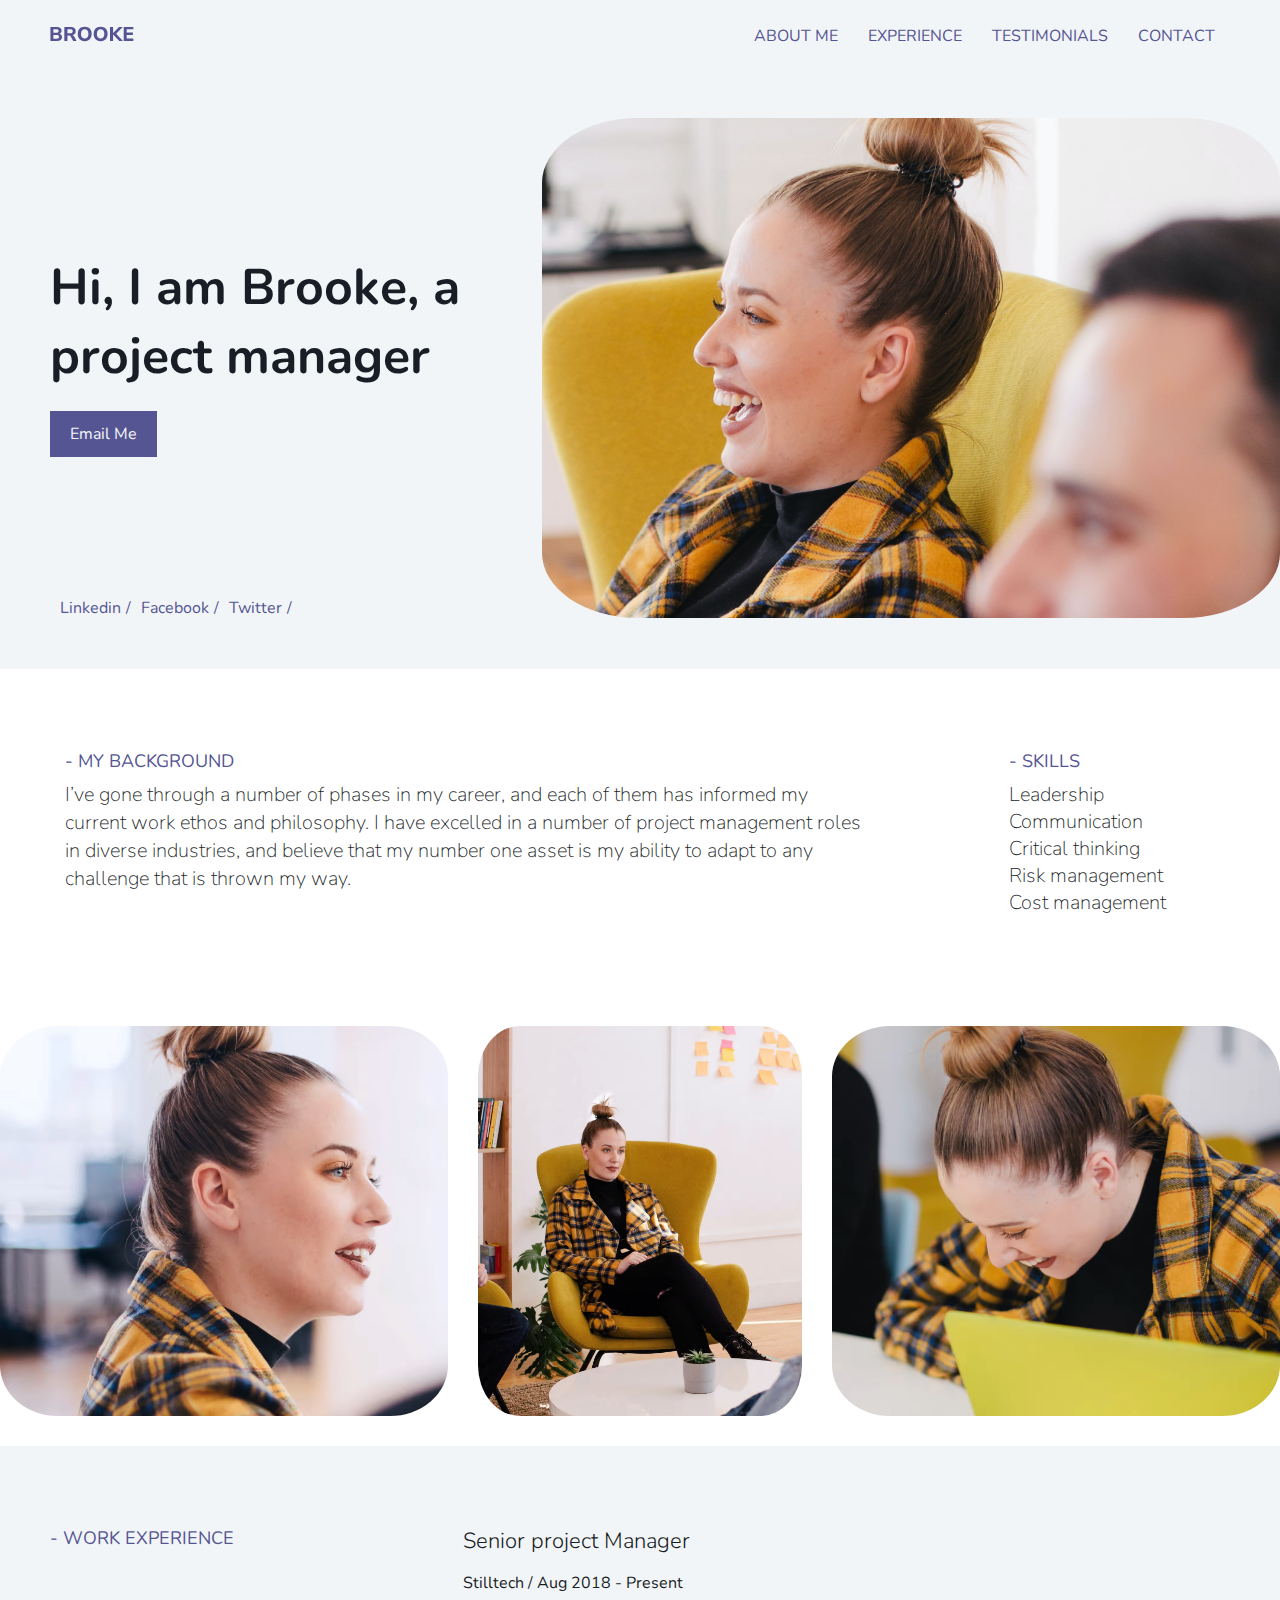
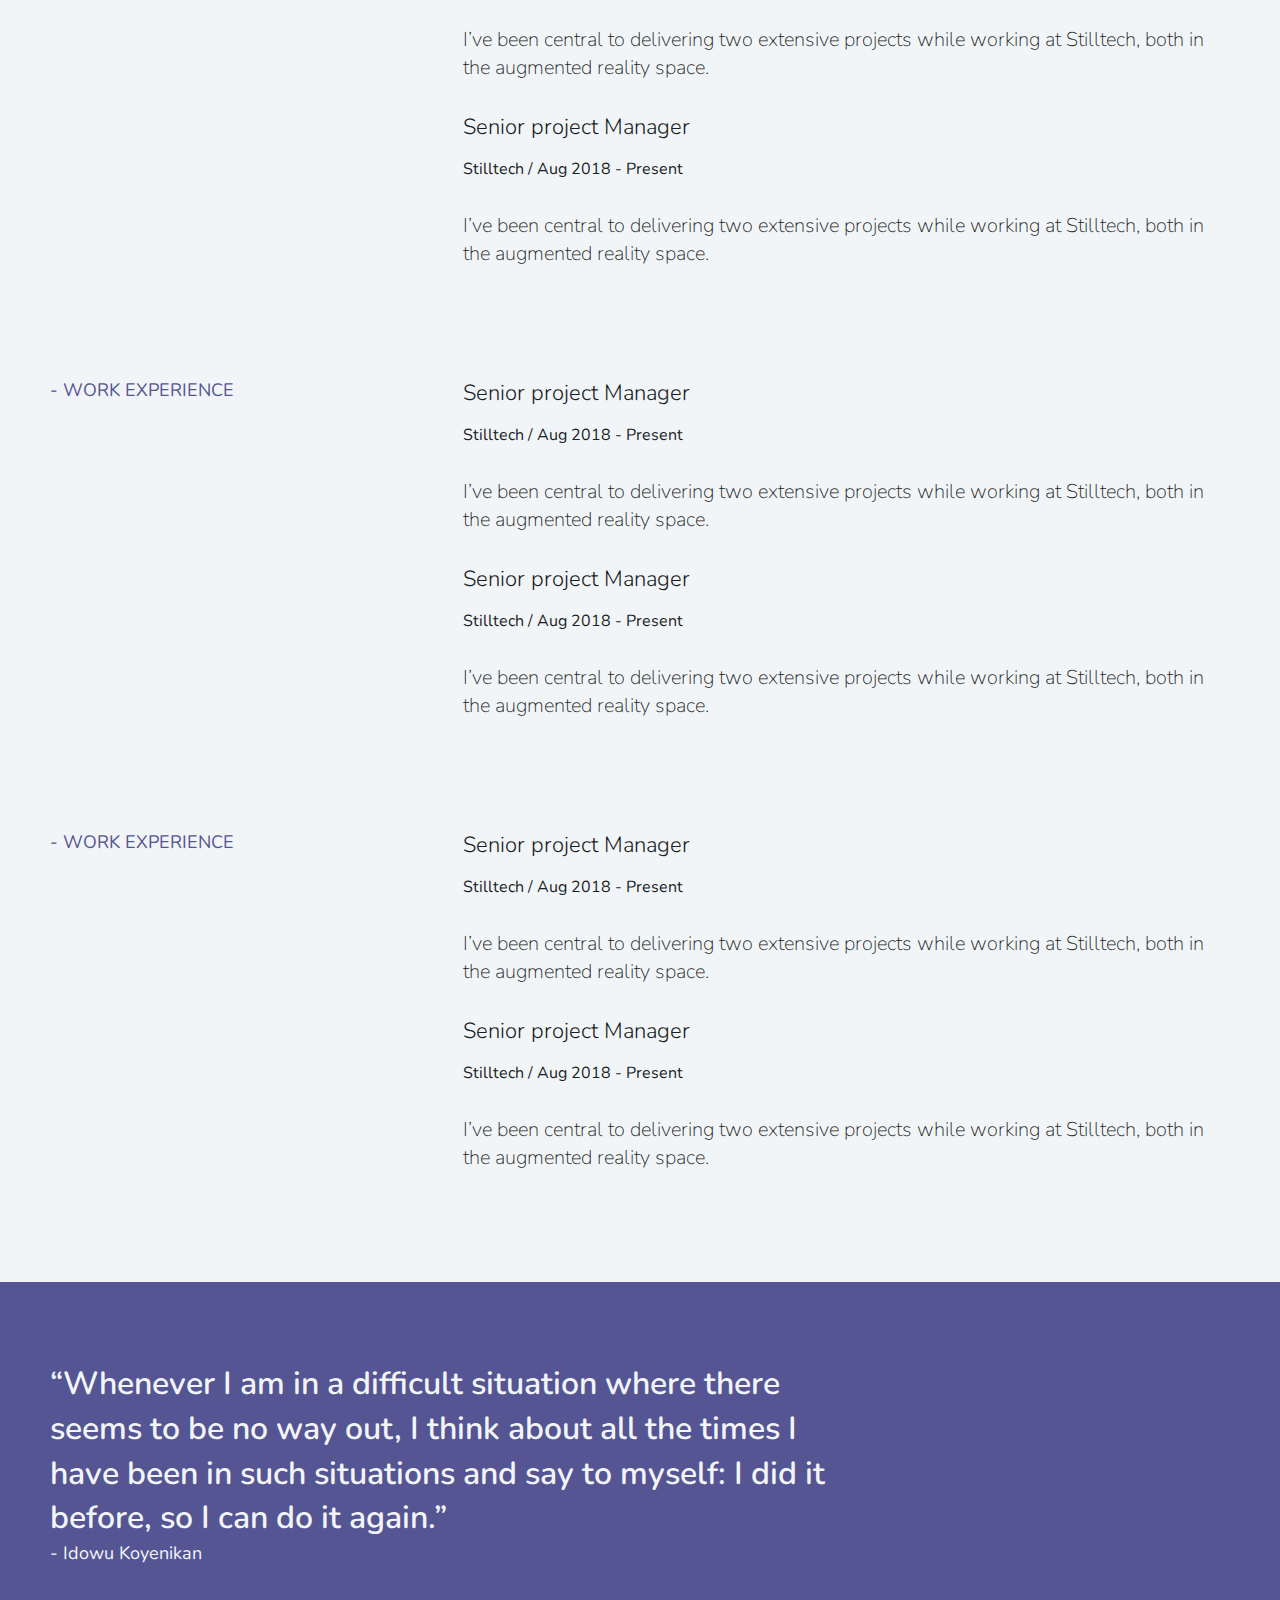
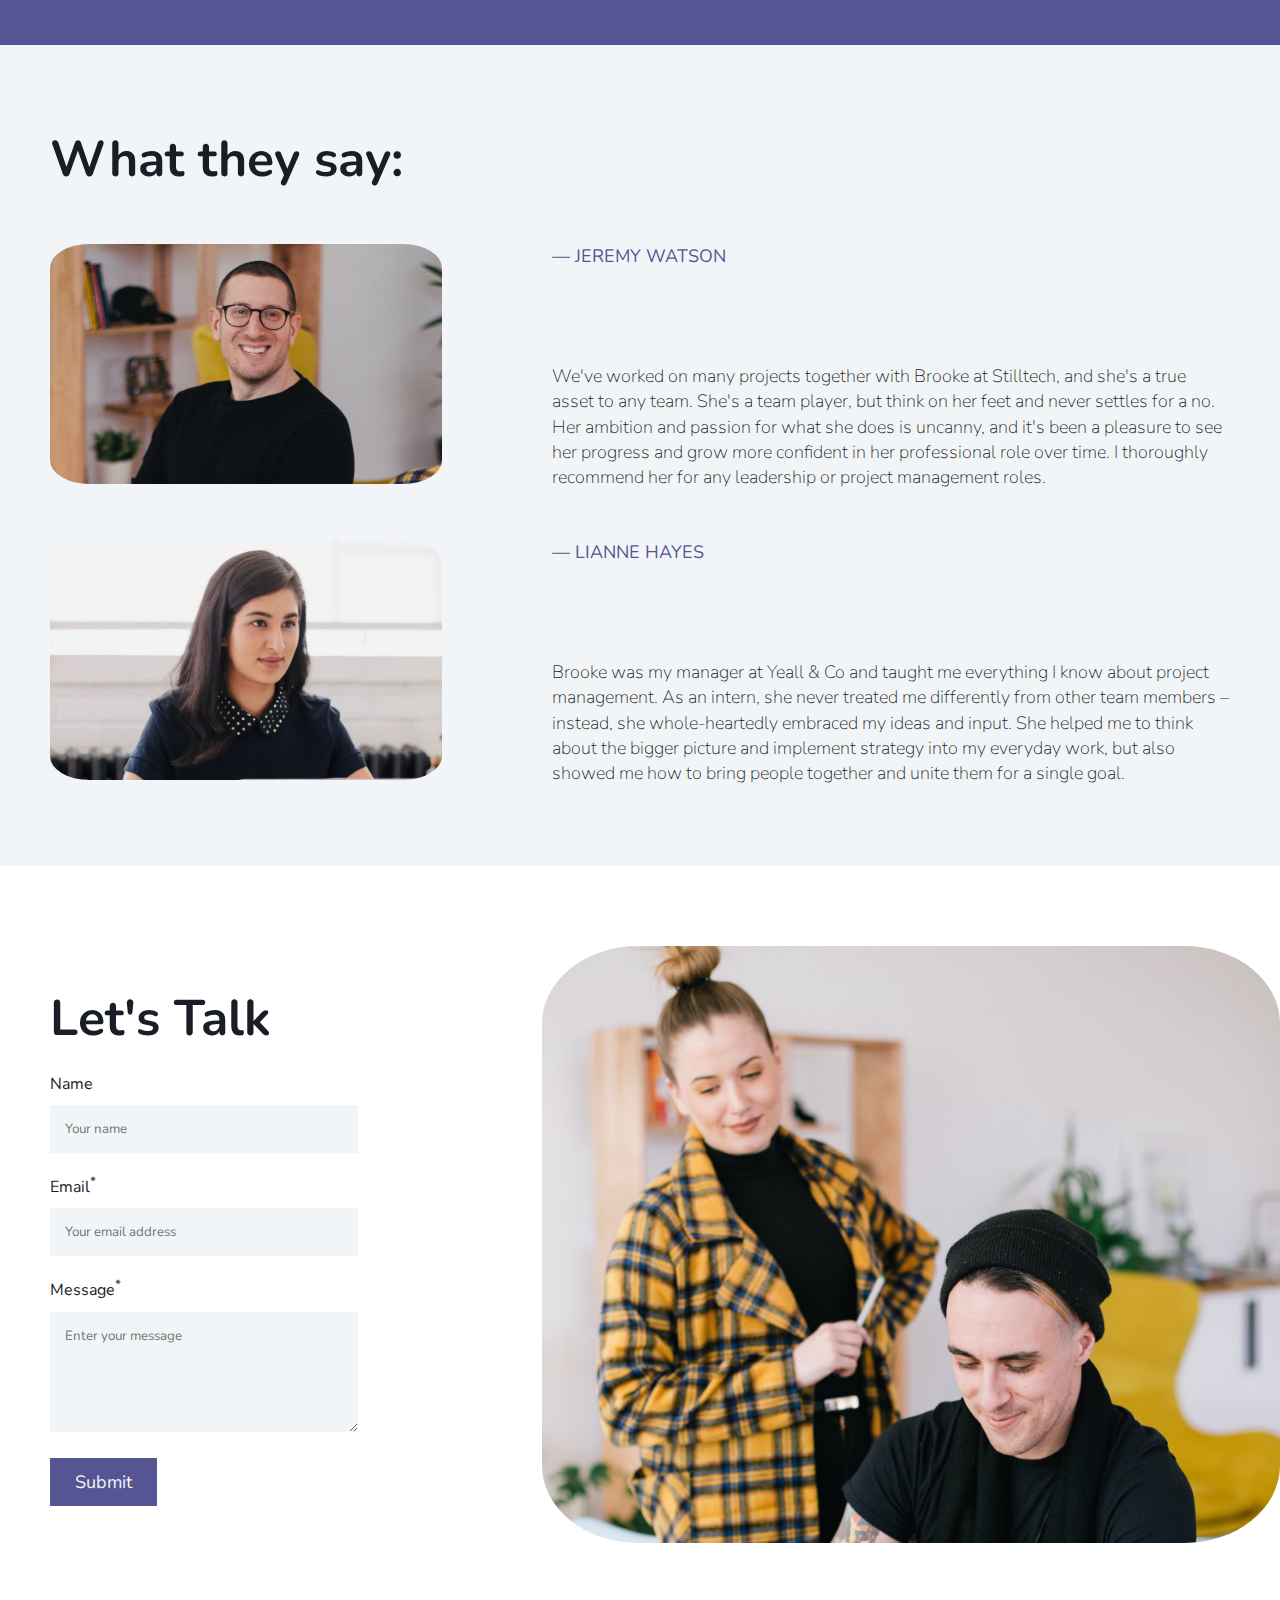
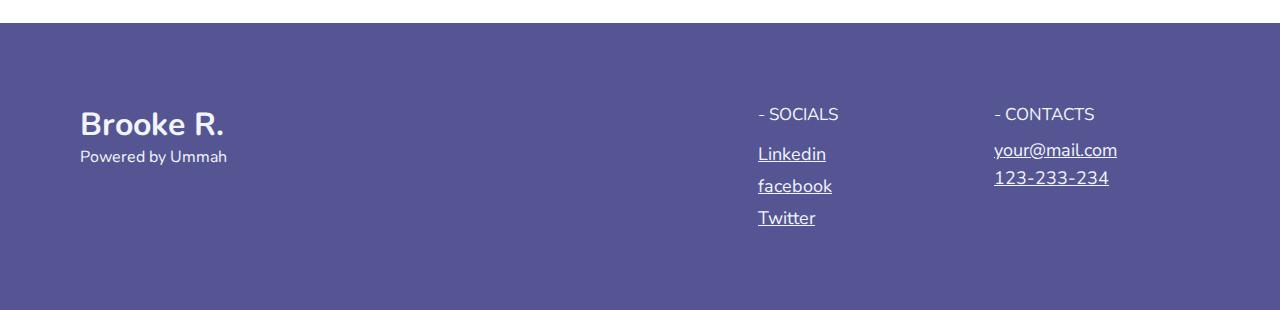
==== index.html @ b1693056 "Add files via upload" ====
<!DOCTYPE html>
<html lang="en">
<head>
    <meta charset="UTF-8">
    <meta http-equiv="X-UA-Compatible" content="IE=edge">
    <meta name="viewport" content="width=device-width, initial-scale=1.0">
    <title> CV</title>
    <link rel="stylesheet" href="app.css">
</head>
<body>
    <!--Header Start-->
    <nav>
        <div class="container">
            <div class="row align-center">
                <div class="logo">
                    <a href="#">
                        <img src="images/logo.svg" alt="brooke logo">
                    </a>
                </div>
                <div class="menu">
                    <ul>
                        <li><a href="#about-me">About Me</a></li>
                        <li><a href="#experience">Experience</a></li>
                        <li><a href="#testimonials">Testimonials</a></li>
                        <li><a href="#contact">Contact</a></li>
                    </ul>

                    <div class="navbar">
                        <span></span>
                        <span></span>
                        <span></span>
                    </div>
                </div>

            </div>
        </div>
    </nav>
    <header>
    

        <!-- Hero Banner Start-->
        <div class="hero-banner container-right">
            <div class="row  ">
                <div class="col-4">
                    <div></div>
                    <div class="banner-content">
                        <h1>Hi, I am Brooke, a project manager</h1>
                        <a href="#">Email Me</a> 
                    </div>
                    <div class="social-link">
                        <ul>
                            <li><a href="#">Linkedin</a></li>
                            <li><a href="#">Facebook</a></li>
                            <li><a href="#">Twitter</a></li>
                        </ul>
                    </div>
                </div>
                <div class="col-7">
                    <div class="banner">
                        <img src="images/heroBannerImage.png" alt="herob">
                    </div>
                </div>
            </div>
        </div>
        <!-- Hero Banner End-->
    </header>
    <!--Header End-->


    <section class="expertise" id="about-me">
        <div class="container">
            <div class="row">
                <div class="col-8">
                    <h3>- my background</h3>
                    <p>I’ve gone through a number of phases in my career, and each of them has informed my current work ethos and philosophy. I have excelled in a number of project management roles in diverse industries, and believe that my number one asset is my ability to adapt to any challenge that is thrown my way.                    </p>
                </div>
                <div class="col-2  ">
                    <h3>- Skills</h3>
                    <ul>
                        <li>Leadership</li>
                        <li>Communication</li>
                        <li>Critical thinking</li>
                        <li>Risk management</li>
                        <li>Cost management</li> 
                    </ul>
                </div>
            </div>
        </div>
    </section>


    <section class="gallery">
        <div class="row">
            <div class="col-1-4">
                <img src="images/Mask-AwvvgvPJrJUzNJ8e.png" alt="">
            </div>
            <div class="col-1-2">
                <img src="images/Mask-AzGGgGD8eah5PZnW.png" alt="">
            </div>
            <div class="col-1-4">
                <img src="images/Mask-m6LLQLrDJLuPajLK.png" alt="">
            </div>
        </div>
    </section>

    <section class="info-section" id="experience">
        <div class="container">
            <div class="row ">
                <div class="col-5">
                    <h3>- Work Experience</h3>
                </div>
                <div class="col-5">
                    <div class="info">
                        <h4>Senior project Manager</h4>
                        <strong>Stilltech  / Aug 2018 - Present </strong>
                        <p>I’ve been central to delivering two extensive projects while working at Stilltech, both in the augmented reality space.</p>
                    </div>
                    <div class="info">
                        <h4>Senior project Manager</h4>
                        <strong>Stilltech  / Aug 2018 - Present </strong>
                        <p>I’ve been central to delivering two extensive projects while working at Stilltech, both in the augmented reality space.</p>
                    </div>
                </div>
            </div>
            <div class="row">
                <div class="col-5">
                    <h3>- Work Experience</h3>
                </div>
                <div class="col-5">
                    <div class="info">
                        <h4>Senior project Manager</h4>
                        <strong>Stilltech  / Aug 2018 - Present </strong>
                        <p>I’ve been central to delivering two extensive projects while working at Stilltech, both in the augmented reality space.</p>
                    </div>
                    <div class="info">
                        <h4>Senior project Manager</h4>
                        <strong>Stilltech  / Aug 2018 - Present </strong>
                        <p>I’ve been central to delivering two extensive projects while working at Stilltech, both in the augmented reality space.</p>
                    </div>
                </div>
            </div>
            <div class="row">
                <div class="col-5">
                    <h3>- Work Experience</h3>
                </div>
                <div class="col-5">
                    <div class="info">
                        <h4>Senior project Manager</h4>
                        <strong>Stilltech  / Aug 2018 - Present </strong>
                        <p>I’ve been central to delivering two extensive projects while working at Stilltech, both in the augmented reality space.</p>
                    </div>
                    <div class="info">
                        <h4>Senior project Manager</h4>
                        <strong>Stilltech  / Aug 2018 - Present </strong>
                        <p>I’ve been central to delivering two extensive projects while working at Stilltech, both in the augmented reality space.</p>
                    </div>
                </div>
            </div>
        </div>
    </section>


    <section class="qoute">
        <div class="container">
            <p>“Whenever I am in a difficult situation where there seems to be no way out, I think about all the times I have been in such situations and say to myself: I did it before, so I can do it again.”
            </p>
            <span>- Idowu Koyenikan</span>
        </div>
    </section>

    <section class="testimonial" id="testimonials">
        <div class="container">
            <h2>What they say:</h2>
            <div class="row">
                <div class="col-4">
                    <img src="images/img-1.png" alt="">
                </div>
                <div class="col-6">
                    <h3>― JEREMY WATSON</h3>
                    <p>We've worked on many projects together with Brooke at Stilltech, and she's a true asset to any team. She's a team player, but think on her feet and never settles for a no. Her ambition and passion for what she does is uncanny, and it's been a pleasure to see her progress and grow more confident in her professional role over time. I thoroughly recommend her for any leadership or project management roles. 
                    </p>
                </div>
            </div>
            <div class="row">
                <div class="col-4">
                    <img src="images/img-2.png" alt="">
                </div>
                <div class="col-6">
                    <h3>― LIANNE HAYES                    </h3>
                    <p>Brooke was my manager at Yeall & Co and taught me everything I know about project management. As an intern, she never treated me differently from other team members – instead, she whole-heartedly embraced my ideas and input. She helped me to think about the bigger picture and implement strategy into my everyday work, but also showed me how to bring people together and unite them for a single goal. 

                    </p>
                </div>
            </div>
        </div>
    </section>


    <div class="contact" id="contact">
        <div class="container-right">
            <div class="row">
                <div class="col-3">
                    <div class="form">
                        <h2>Let's Talk</h2>
                        <form action="">
                            <label for="name">Name</label>
                            <input type="text" placeholder="Your name" id="name">
                            <label for="email">Email<sup>*</sup></label>
                            <input type="email" placeholder="Your email address" id="email">
                            <label for="message">Message<sup>*</sup></label>
                            <textarea name="" id="message" rows="5" placeholder="Enter your message"></textarea>
                            <input type="submit" value="Submit">
                        </form>
                    </div>
                </div>
                <div class="col-7">
                    <img src="images/Mask-YD00QglgElSQ0EKB (1).png" alt="">
                </div>
            </div>
        </div>
    </div>

    <footer>
        <div class="container">
            <div class="row">
                <div class="col-6">
                    <h1>Brooke R.</h1>
                    <span>Powered by Ummah</span>
                </div>
                <div class="col-4">
                    <div class="row">
                        <div class="col-5">
                            <h3>- Socials</h3>
                            <ul>
                                <li><a href="#">Linkedin</a></li>
                                <li><a href="#">facebook</a></li>
                                <li><a href="#">Twitter</a></li>
                            </ul>
                        </div>
                        <div class="col-5">
                            <h3>- Contacts</h3>
                            <ul>
                                <li>your@mail.com</li>
                                <li>123-233-234</li> 
                            </ul>
                        </div>
                    </div>
                </div>
            </div>
        </div>
    </footer>


    <script src="https://cdnjs.cloudflare.com/ajax/libs/jquery/3.6.0/jquery.min.js" integrity="sha512-894YE6QWD5I59HgZOGReFYm4dnWc1Qt5NtvYSaNcOP+u1T9qYdvdihz0PPSiiqn/+/3e7Jo4EaG7TubfWGUrMQ==" crossorigin="anonymous" referrerpolicy="no-referrer"></script>
    <script src="app.js"></script>
</body>
</html>
---- app.css ----
@import url("https://fonts.googleapis.com/css2?family=Nunito:wght@200;300;400;500;600;700;800;900&display=swap");

* {
  margin: 0;
  padding: 0;
  box-sizing: border-box;
  font-family: "Nunito", sans-serif;
  scroll-behavior: smooth;
}
:root {
  --theme-color: #565594;
  --dark-color: #191d26;
  --bg-color: #f2f5f7;
}
nav {
  background-color: var(--bg-color);
  transition-duration: 0.3s;
}
nav.sticky {
  position: sticky;
  top: 0;
  background-color: #fff;
}

header {
  background-color: var(--bg-color);
}
nav {
  padding: 20px 0;
}
.container {
  width: calc(100% - 35%);
  margin: auto;
}
.row {
  display: flex;
  flex-wrap: wrap;
}
.align-center {
  align-items: center;
}
.logo {
  max-width: 20%;
  flex-basis: 20%;
}
.menu {
  max-width: 80%;
  flex-basis: 80%;
  display: flex;
  justify-content: flex-end;
  align-items: center;
}
.menu ul {
  display: flex;
  flex-wrap: wrap;
  justify-content: flex-end;
}
.menu ul li {
  list-style: none;
}
.menu ul li a {
  display: block;
  text-decoration: none;
  color: var(--theme-color);
  text-transform: uppercase;
  margin: 0 15px;
  padding: 5px 0;
  border-bottom: 1px solid transparent;
  transition-duration: 0.3s;
}

.menu ul li a:hover {
  color: var(--dark-color);
  border-bottom-color: var(--dark-color);
}

.hero-banner {
}
.hero-banner .col {
  display: flex;
  align-items: flex-end;
  flex-direction: column;
  height: 100%;
  flex-basis: 50%;
  max-width: 50%;
  min-height: 70vh;
}
.hero-banner .row {
  justify-content: space-between;
  padding: 45px 0;
}
.hero-banner .col-4 {
  display: flex;
  flex-direction: column;
  justify-content: space-between;
}
.hero-banner .col-right {
  flex-basis: 50%;
  max-width: 50%;
}
.banner-content {
}
.banner-content h1 {
  font-size: 64px;
  color: var(--dark-color);
  margin-bottom: 20px;
}
.banner-content a {
  background-color: var(--theme-color);
  color: var(--bg-color);
  display: inline-block;
  padding: 12px 20px;
  text-decoration: none;
  font-size: 16px;
}
.social-link {
}
.social-link ul {
  display: flex;
}
.social-link ul li {
  list-style: none;
}
.social-link ul li a {
  display: block;
  text-decoration: none;
  color: var(--theme-color);
  padding: 5px 10px;
  position: relative;
}
.social-link ul li a::after {
  content: "/";
  position: absolute;
  right: 0;
}
.social-link ul li a:hover {
  opacity: 0.7;
}

.banner {
  /* padding: 50px 0; */
}
.banner img {
  border-radius: 13%;
  width: 100%;
  max-height: 700px;
  object-fit: cover;
}

.expertise {
  padding: 80px 0;
}
.col-8 {
  flex-basis: 80%;
  max-width: 80%;
  padding: 0 15px;
}
.col-2 {
  flex-basis: 20%;
  max-width: 20%;
  padding: 0 15px;
}
h3 {
  margin-bottom: 8px;
  font-size: 18px;
  text-transform: uppercase;
  color: var(--theme-color);
  font-weight: 400;
}
p {
  font-size: 20px;
  line-height: 1.4;
  color: var(--dark-color);
  max-width: 800px;
  font-weight: 200;
}

.expertise ul {
  display: flex;
  flex-direction: column;
  align-items: flex-start;
}
.expertise ul li {
  list-style: none;

  display: block;
  color: var(--dark-color);
  text-decoration: none;
  font-size: 20px;
  font-weight: 200;
}

.gallery {
  padding: 30px 0;
}
.col-1-4 {
  flex-basis: 35%;
  max-width: 35%;
}
.gallery img {
  max-width: 100%;
  width: 100%;
  display: block;
  height: 600px;
  object-fit: cover;
  border-radius: 13%;
}
.gallery .col-1-2 {
  padding: 0 30px;
  flex-basis: 30%;
  max-width: 30%;
}
.info-section {
  background-color: var(--bg-color);
  padding: 80px 0 0;
}
.info-section .row {
  padding-bottom: 80px;
}
.col-5 {
  flex-basis: 50%;
  max-width: 50%;
}
.info {
  margin-bottom: 30px;
}
.info h4 {
  margin-bottom: 16px;
  color: var(--dark-color);
  font-size: 22px;
  font-weight: 300;
}
.info strong {
  margin-bottom: 32px;
  color: var(--dark-color);
  font-weight: 400;
  display: block;
}
.info p {
}
.qoute {
  background-color: var(--theme-color);
  padding: 80px 0;
}
.qoute p {
  font-size: 32px;
  color: var(--bg-color);
  font-weight: 600;
}
.qoute span {
  color: var(--bg-color);
  font-size: 18px;
}

.testimonial {
  background-color: var(--bg-color);
  padding: 80px 0;
}
.testimonial .row {
  justify-content: space-between;
}
.testimonial .row {
  margin-top: 50px;
}
.testimonial p {
  font-size: 18px;
}
.testimonial img {
  max-width: 100%;
  border-radius: 10%;
}
h2 {
  font-size: 50px;
  color: var(--dark-color);
}
.col-4 {
  max-width: 30%;
  flex-basis: 30%;
}
.col-6 {
  max-width: 60%;
  flex-basis: 60%;
  padding-left: 30px;
  display: flex;
  flex-direction: column;
  justify-content: space-between;
}
footer {
  background-color: var(--theme-color);
  padding: 80px 0;
}
footer h1 {
  color: var(--bg-color);
}
footer span {
  color: var(--bg-color);
}
footer .col-6 {
  justify-content: flex-start;
}
footer h3 {
  color: var(--bg-color);
  font-size: 17px;
}
footer ul {
  margin: 0;
  padding: 0;
  list-style: none;
}
footer li,
footer li a {
  display: block;
  color: var(--bg-color);
  text-decoration: underline;
  font-size: 18px;
  padding-top: 4px;
}

.contact {
  padding: 80px 0;
}
.contact .row {
  justify-content: space-between;
  align-items: center;
}
.container-right {
  width: calc(100% - 16.5%);
  margin-left: auto;
}
.col-7 {
  flex-basis: 65%;
  max-width: 65%;
}
.col-3 {
  flex-basis: 25%;
  max-width: 25%;
}
.contact img {
  width: 100%;
  display: block;
  border-radius: 13%;
  max-height: 700px;
  object-fit: cover;
}

form {
}
form label {
  display: block;
  color: var(--dark-color);
  margin-bottom: 10px;
  margin-top: 20px;
}
form input,
form textarea {
  color: var(--dark-color);
  width: 100%;
  padding: 15px 15px;
  background-color: var(--bg-color);
  border: 0;
}
form input[type="submit"] {
  background-color: var(--theme-color);
  color: var(--bg-color);
  width: auto;
  padding: 12px 25px;
  font-size: 18px;
  margin-top: 20px;
}

@media (max-width: 2000px) {
  .banner-content h1 {
    font-size: 50px;
  }
  .banner img {
    max-height: 600px;
  }
  .gallery img {
    height: 535px;
  }
  .contact img {
    max-height: 597px;
  }
}

@media (max-width: 2000px) {
  .container-right {
    width: calc(100% - 50px);
  }
  .container {
    width: calc(100% - 100px);
  }
  .col-4 {
    max-width: 40%;
    flex-basis: 40%;
  }
  .col-7 {
    flex-basis: 60%;
    max-width: 60%;
  }
  .banner img {
    max-height: 500px;
  }
  .gallery img {
    height: 390px;
  }
  .info-section .col-5 {
    flex-basis: 65%;
    max-width: 65%;
  }
  .info-section .col-5:first-child {
    flex-basis: 35%;
    max-width: 35%;
  }
}

@media (max-width: 1200px) {
  .contact .col-3 {
    flex-basis: 35%;
    max-width: 35%;
  }
  .banner-content h1 {
    font-size: 40px;
  }
  .col-8 {
    flex-basis: 70%;
    max-width: 70%;
  }
  .col-2 {
    flex-basis: 30%;
    max-width: 30%;
  }
}
@media (max-width: 900px) {
  .hero-banner .row {
    padding: 25px 0;
    flex-direction: column-reverse;
  }

  .container-right {
    width: calc(100% - 40px);
    margin: auto;
  }
  .banner-content {
    text-align: center;
  }
  .social-link ul {
    justify-content: center;
  }
  .col-6,
  .contact .col-3,
  .col-5,
  .col-8,
  .col-2,
  .col-7,
  .col-4,
  .col-1-4,
  .col-1-2,
  .gallery .col-1-2,
  .info-section .col-5 {
    max-width: 100%;
    flex-basis: 100%;
  }
  .expertise {
    padding: 50px 0;
  }
  .expertise .col-8 {
    margin-bottom: 30px;
  }
  p,
  .expertise ul li {
    font-size: 18px;
  }
  .gallery img {
    height: auto;
  }
  .gallery .col-1-2,
  .gallery .col-1-4 {
    padding: 10px 20px;
  }
  .info-section .row {
    padding-bottom: 40px;
  }
  .qoute p {
    font-size: 22px;
  }
  .testimonial img {
    width: 100%;
    margin-bottom: 20px;
  }
  .form {
    margin-bottom: 20px;
  }
  .contact img {
    max-height: auto;
  }
  .col-6 {
    padding-left: 0;
  }
  footer .col-5 {
    margin-top: 30px;
  }
}

.navbar {
  width: 35px;
  height: 25px;
  display: flex;
  flex-direction: column;
  justify-content: space-between;
  cursor: pointer;
  display: none;
  position: relative;
  background-color: var(--bg-color);
  z-index: 9999;
  padding: 4px;
}
.navbar span {
  display: block;
  width: 100%;
  height: 3px;
  background-color: var(--theme-color);
}

@media (max-width: 991px) {
  .navbar {
    display: flex;
  }
  .menu ul {
    visibility: hidden;
    top: 0;
    left: 0;
    width: 100%;
    height: 100%;
    position: fixed;
    align-items: center;
    justify-content: center;
    flex-direction: column;
    background-color: var(--theme-color);
    transform: scale(0.7);
    opacity: 0;
    transition-duration: 0.3s;
  }
  .menu ul li a {
    color: var(--bg-color);
    font-size: 20px;
  }
  .menu ul li a:hover {
    color: var(--bg-color);
    border-bottom-color: var(--bg-color);
  }

  .menu ul.toggle {
    transition-duration: 0.3s;
    display: flex;
    transform: scale(1);
    opacity: 1;
    visibility: visible;
  }
}
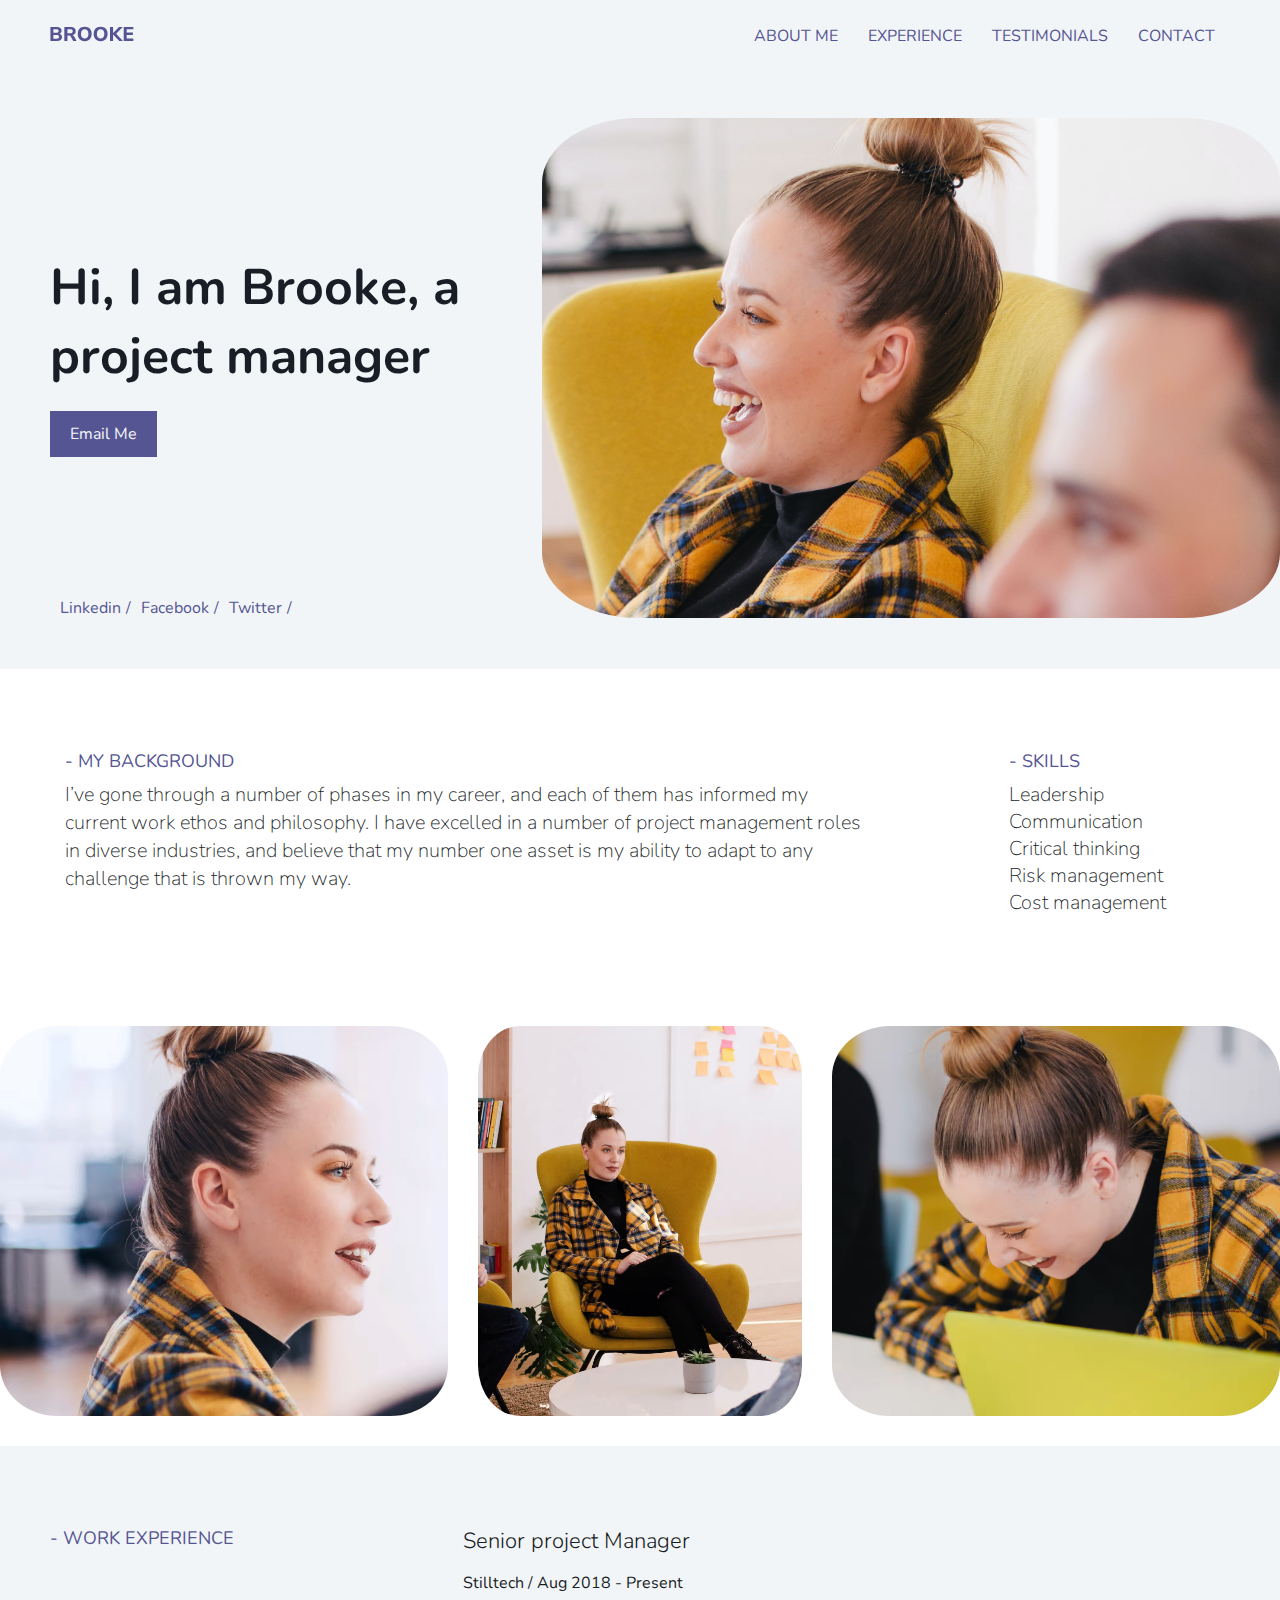
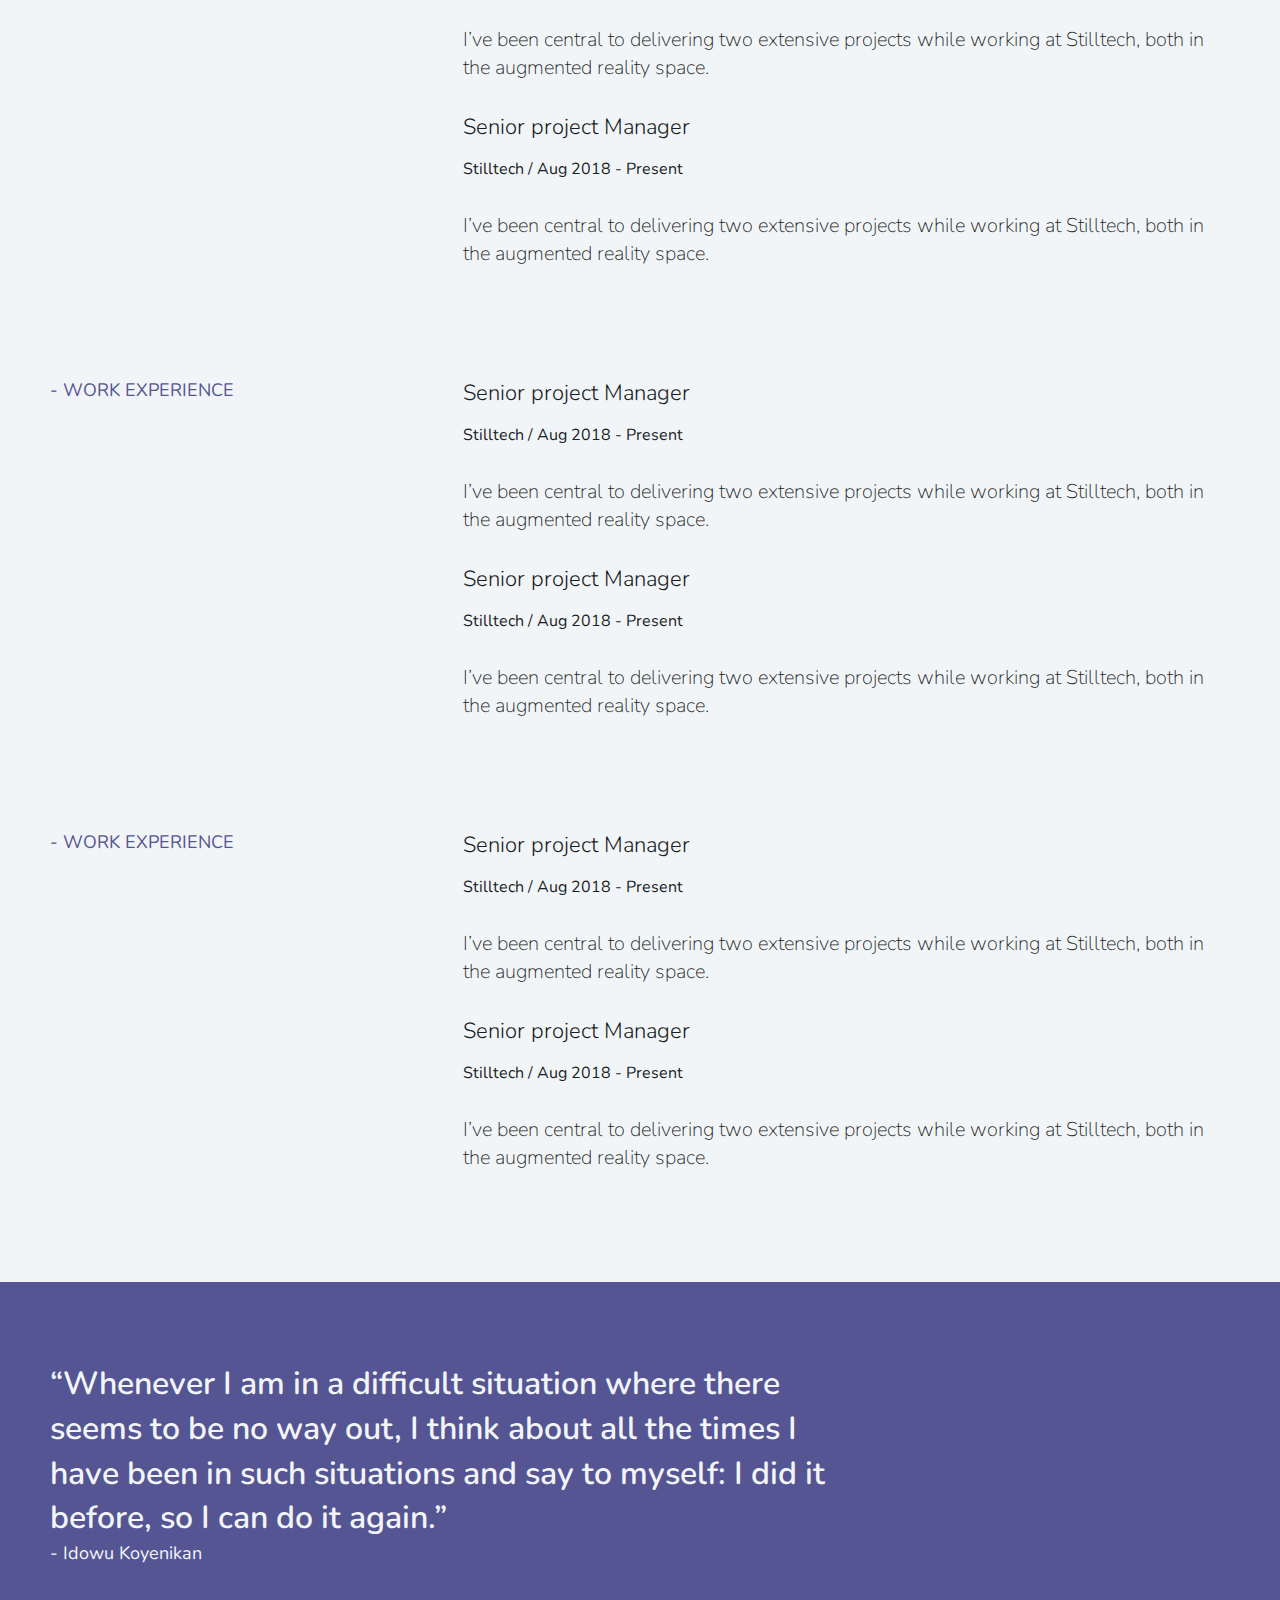
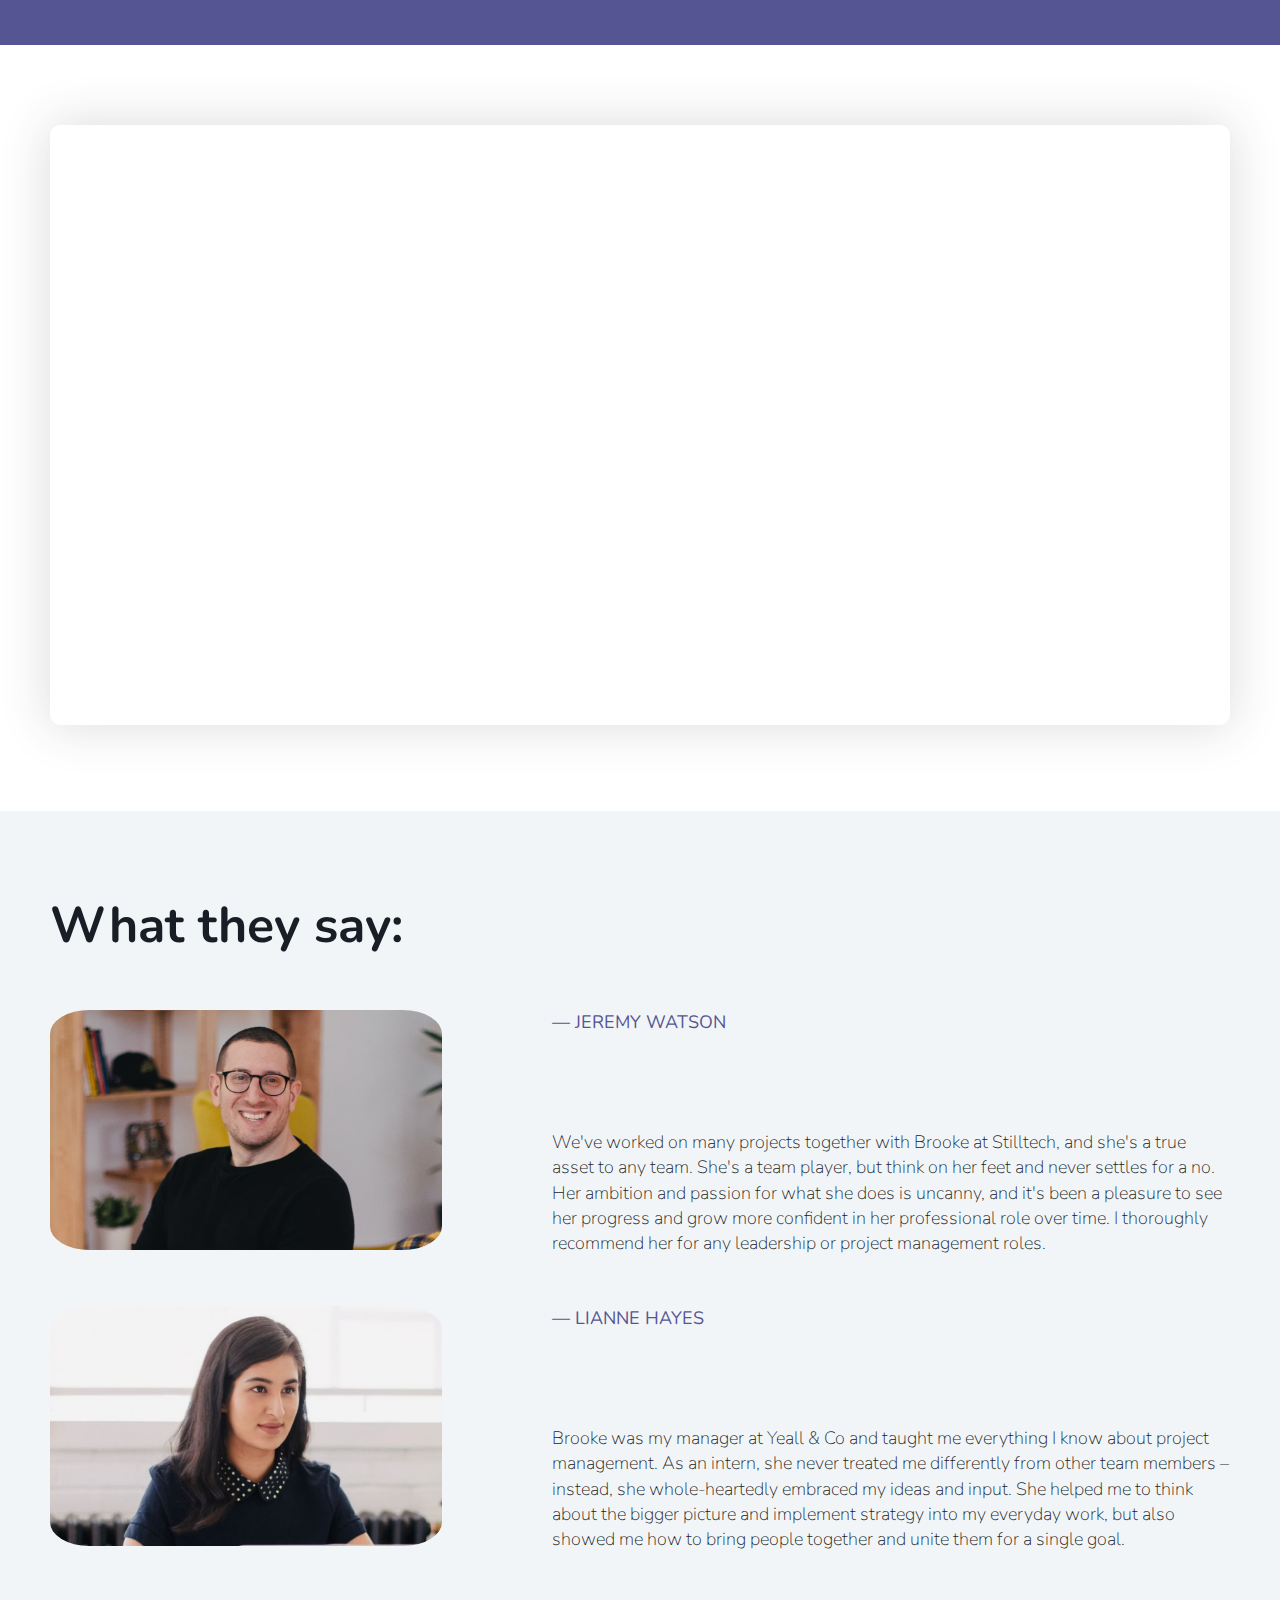
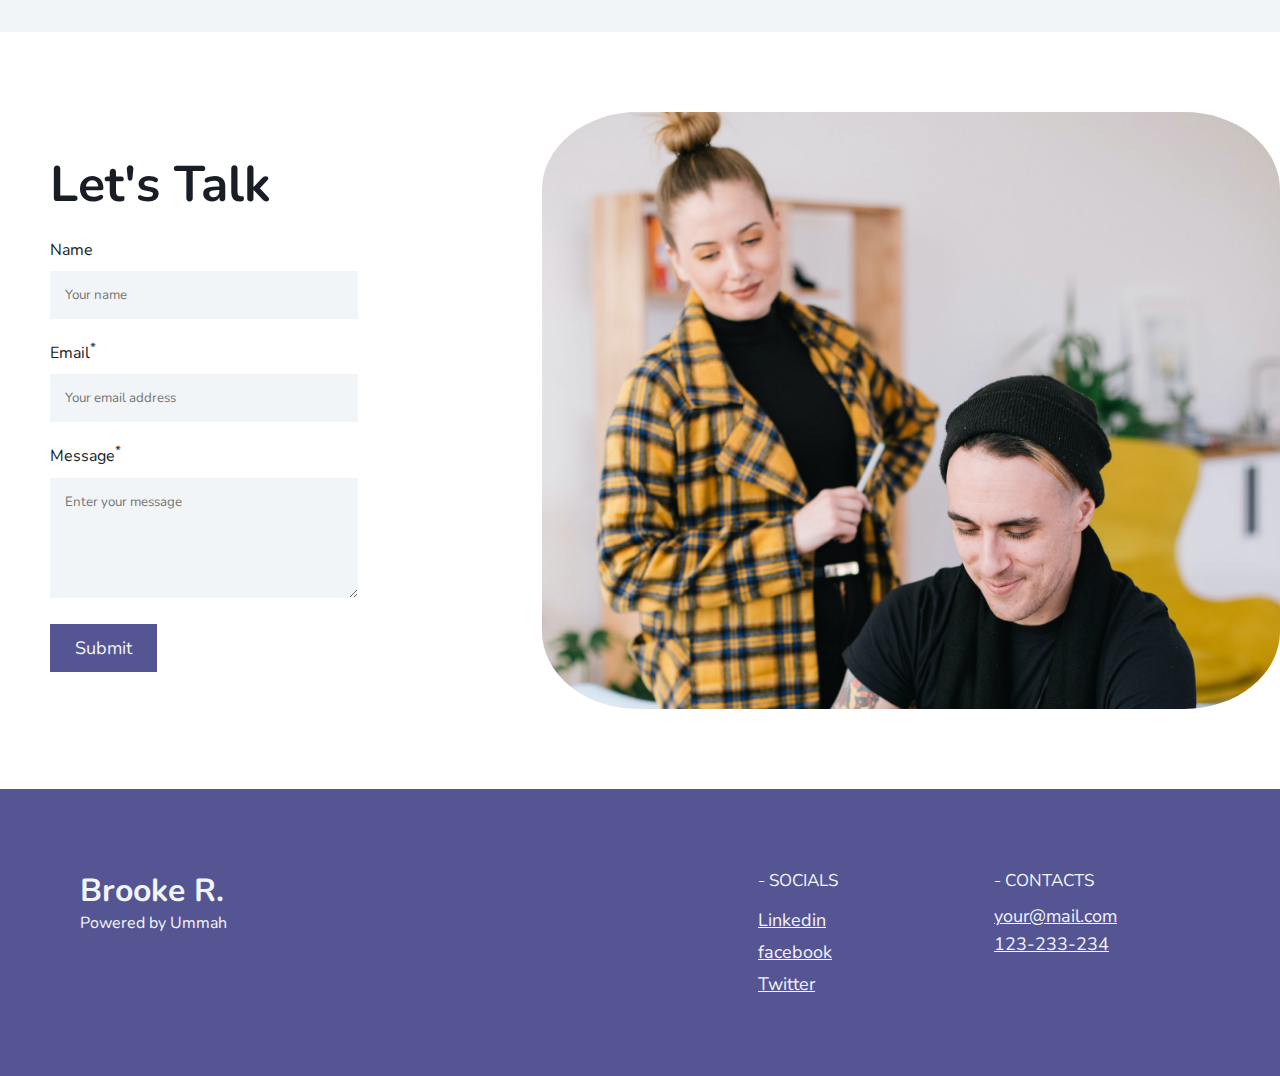
==== commit d309f97f: "Add files via upload" ====
--- a/index.html
+++ b/index.html
@@ -7,13 +7,13 @@
     <title> CV</title>
     <link rel="stylesheet" href="app.css">
 </head>
-<body>
+<body id="home">
     <!--Header Start-->
     <nav>
         <div class="container">
             <div class="row align-center">
                 <div class="logo">
-                    <a href="#">
+                    <a href="#home">
                         <img src="images/logo.svg" alt="brooke logo">
                     </a>
                 </div>
@@ -165,6 +165,15 @@
             <p>“Whenever I am in a difficult situation where there seems to be no way out, I think about all the times I have been in such situations and say to myself: I did it before, so I can do it again.”
             </p>
             <span>- Idowu Koyenikan</span>
+        </div>
+    </section>
+
+
+    <section class="videoBox">
+        <div class="container">
+            <div class="video">
+                 <iframe width="100%" height="600" src="https://www.youtube.com/embed/AGhx2EdfBU4?controls=0" title="YouTube video player" frameborder="0" allow="accelerometer; autoplay; clipboard-write; encrypted-media; gyroscope; picture-in-picture" allowfullscreen></iframe>
+            </div>
         </div>
     </section>
 
@@ -250,7 +259,9 @@
         </div>
     </footer>
 
-
+    <a href="#home" class="scrollTop">
+        <span></span>
+    </a>
     <script src="https://cdnjs.cloudflare.com/ajax/libs/jquery/3.6.0/jquery.min.js" integrity="sha512-894YE6QWD5I59HgZOGReFYm4dnWc1Qt5NtvYSaNcOP+u1T9qYdvdihz0PPSiiqn/+/3e7Jo4EaG7TubfWGUrMQ==" crossorigin="anonymous" referrerpolicy="no-referrer"></script>
     <script src="app.js"></script>
 </body>
--- a/app.css
+++ b/app.css
@@ -368,6 +368,47 @@
   margin-top: 20px;
 }
 
+.scrollTop {
+  position: fixed;
+  bottom: 20px;
+  right: 20px;
+  background-color: var(--theme-color);
+  padding: 10px;
+  border-radius: 50%;
+  width: 50px;
+  height: 50px;
+  display: flex;
+  opacity: 0;
+  transform: scale(0.4);
+  align-items: center;
+  justify-content: center;
+  box-shadow: 0 5px 40px -10px #333;
+  transition-duration: 0.4s;
+}
+.scrollTop.fade {
+  opacity: 1;
+  transform: scale(1);
+}
+.scrollTop span {
+  display: block;
+  border-left: 13px solid #00ffe700;
+  border-bottom: 20px solid var(--bg-color);
+  border-right: 13px solid #00ffe700;
+}
+
+.videoBox {
+  padding: 80px 0;
+}
+.video {
+  max-width: 1200px;
+  margin: auto;
+}
+.video iframe {
+  max-width: 100%;
+  border-radius: 10px;
+  box-shadow: 0 0 50px #3333332e;
+}
+
 @media (max-width: 2000px) {
   .banner-content h1 {
     font-size: 50px;
@@ -383,7 +424,7 @@
   }
 }
 
-@media (max-width: 2000px) {
+@media (max-width: 1600px) {
   .container-right {
     width: calc(100% - 50px);
   }
@@ -430,13 +471,18 @@
     flex-basis: 30%;
     max-width: 30%;
   }
+  .video iframe {
+    height: 550px;
+  }
 }
 @media (max-width: 900px) {
   .hero-banner .row {
     padding: 25px 0;
     flex-direction: column-reverse;
   }
-
+  .video iframe {
+    height: 450px;
+  }
   .container-right {
     width: calc(100% - 40px);
     margin: auto;
@@ -558,3 +604,8 @@
     visibility: visible;
   }
 }
+@media (max-width: 575px) {
+  .video iframe {
+    height: 270px;
+  }
+}
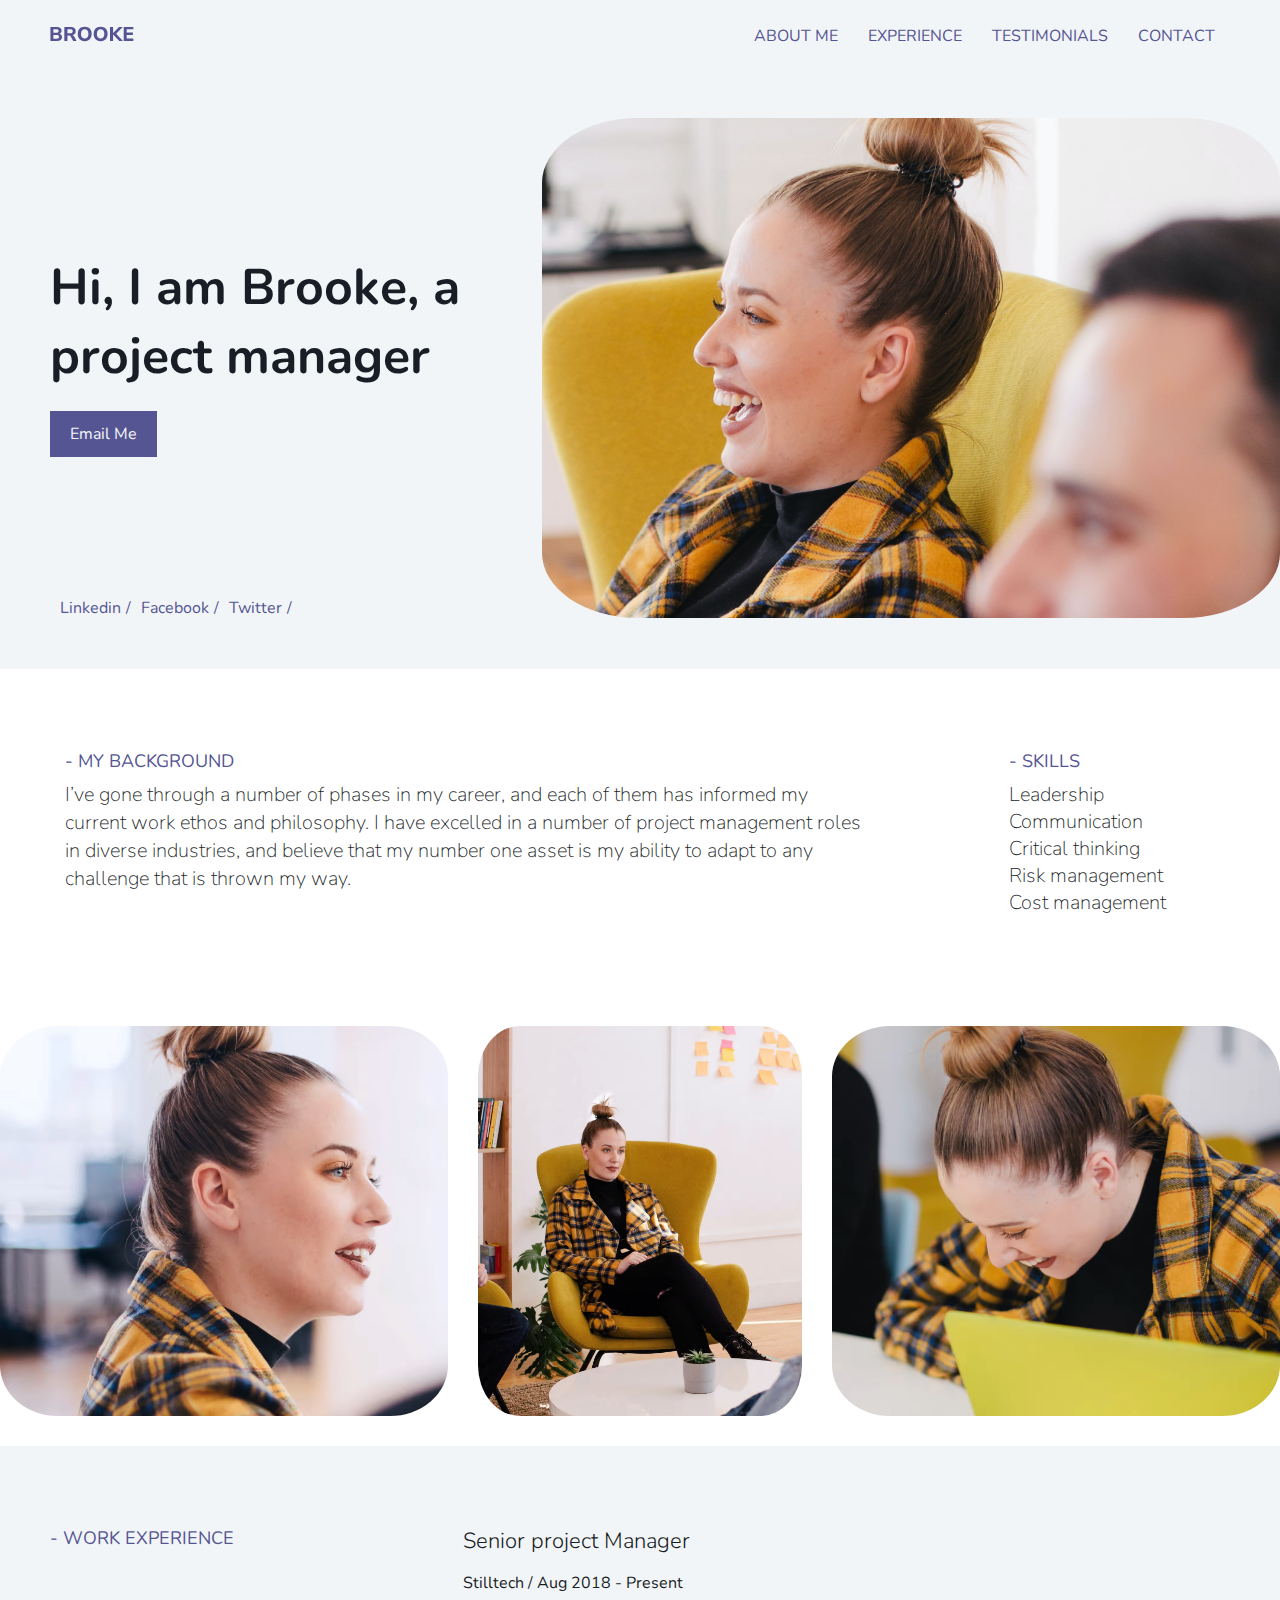
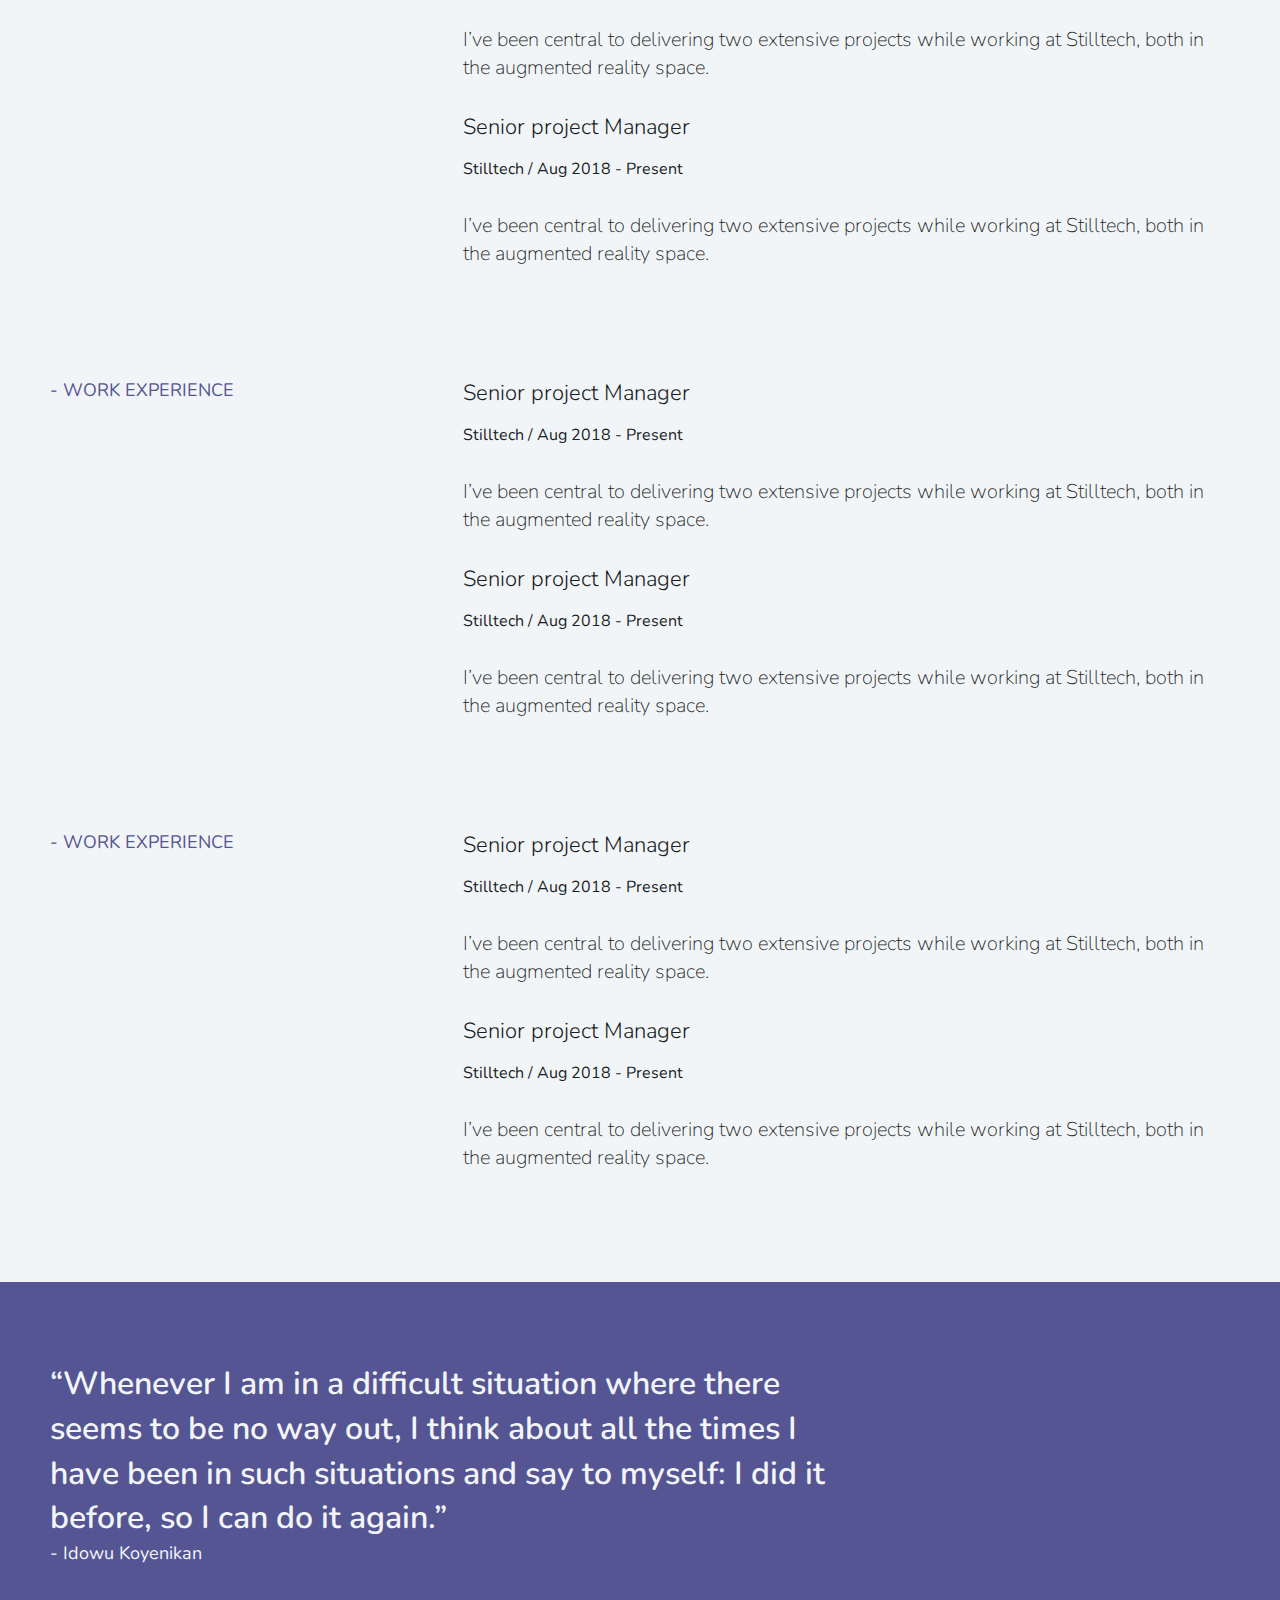
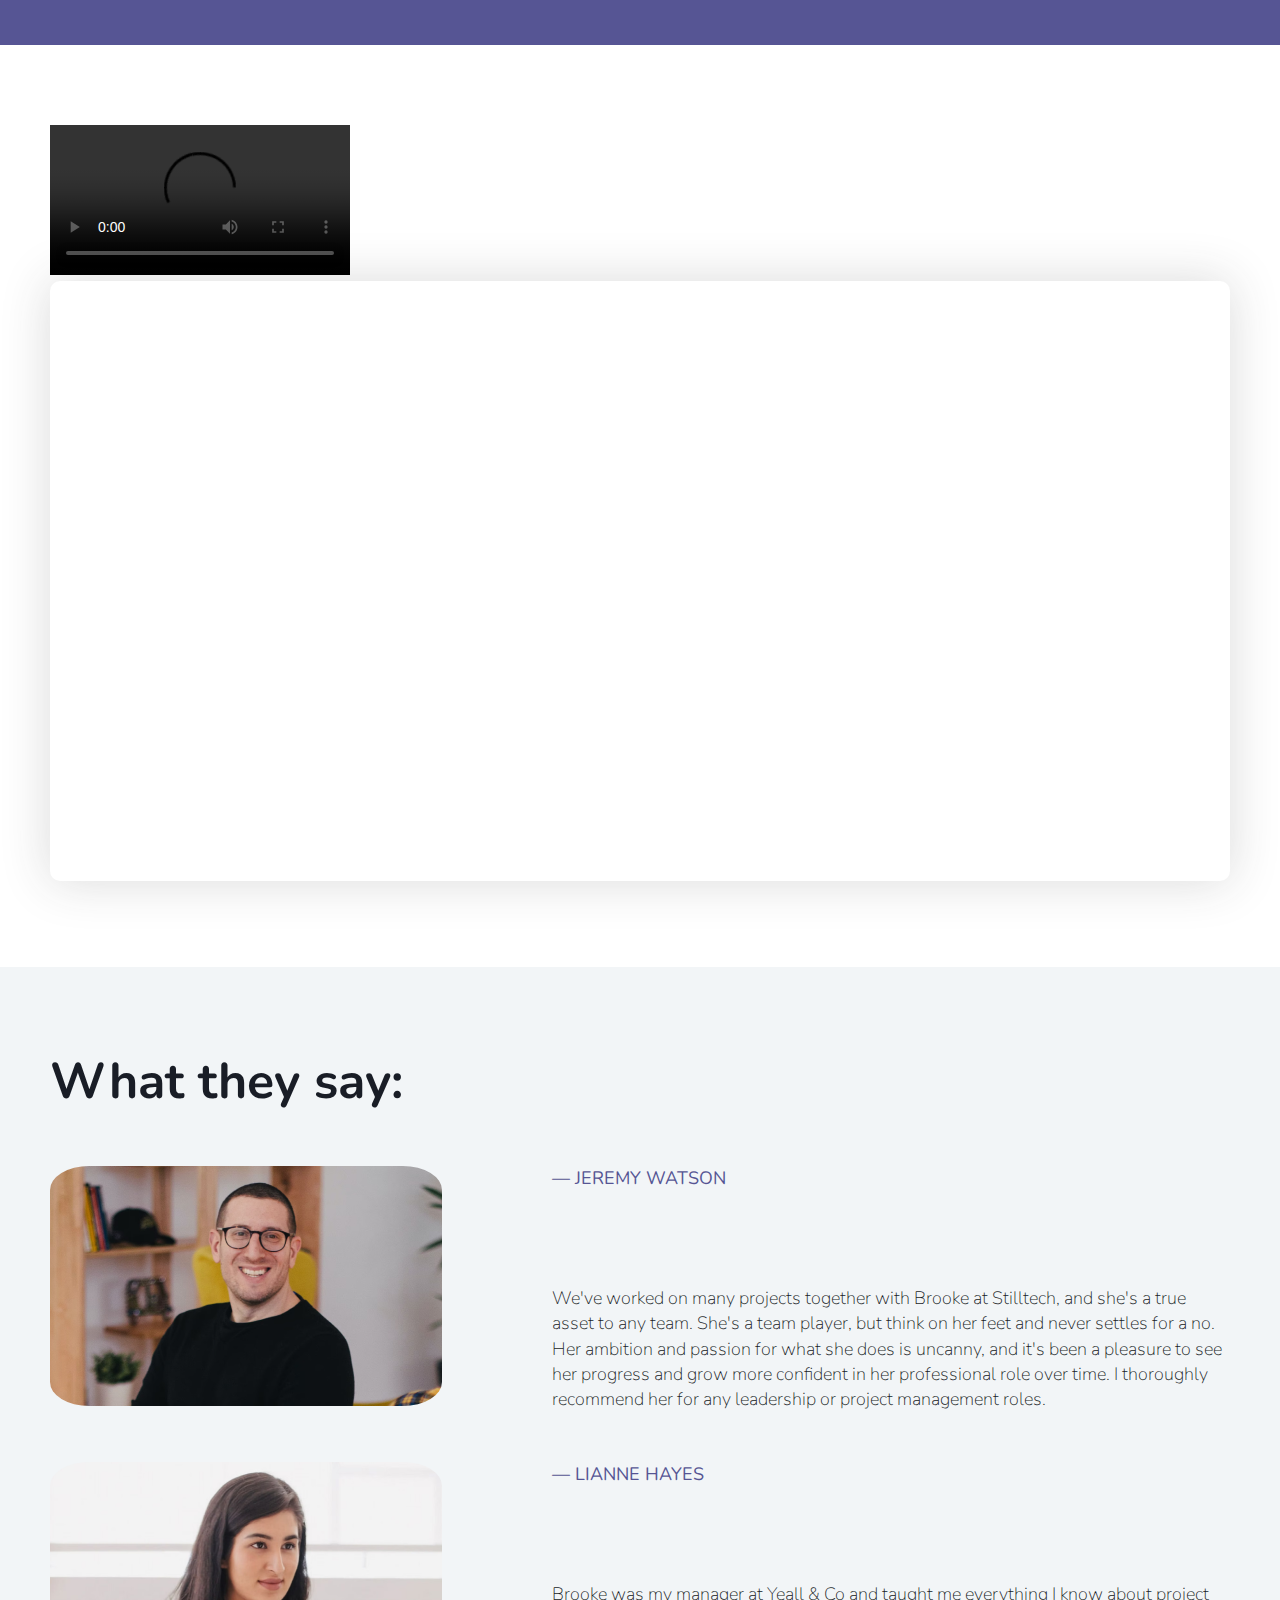
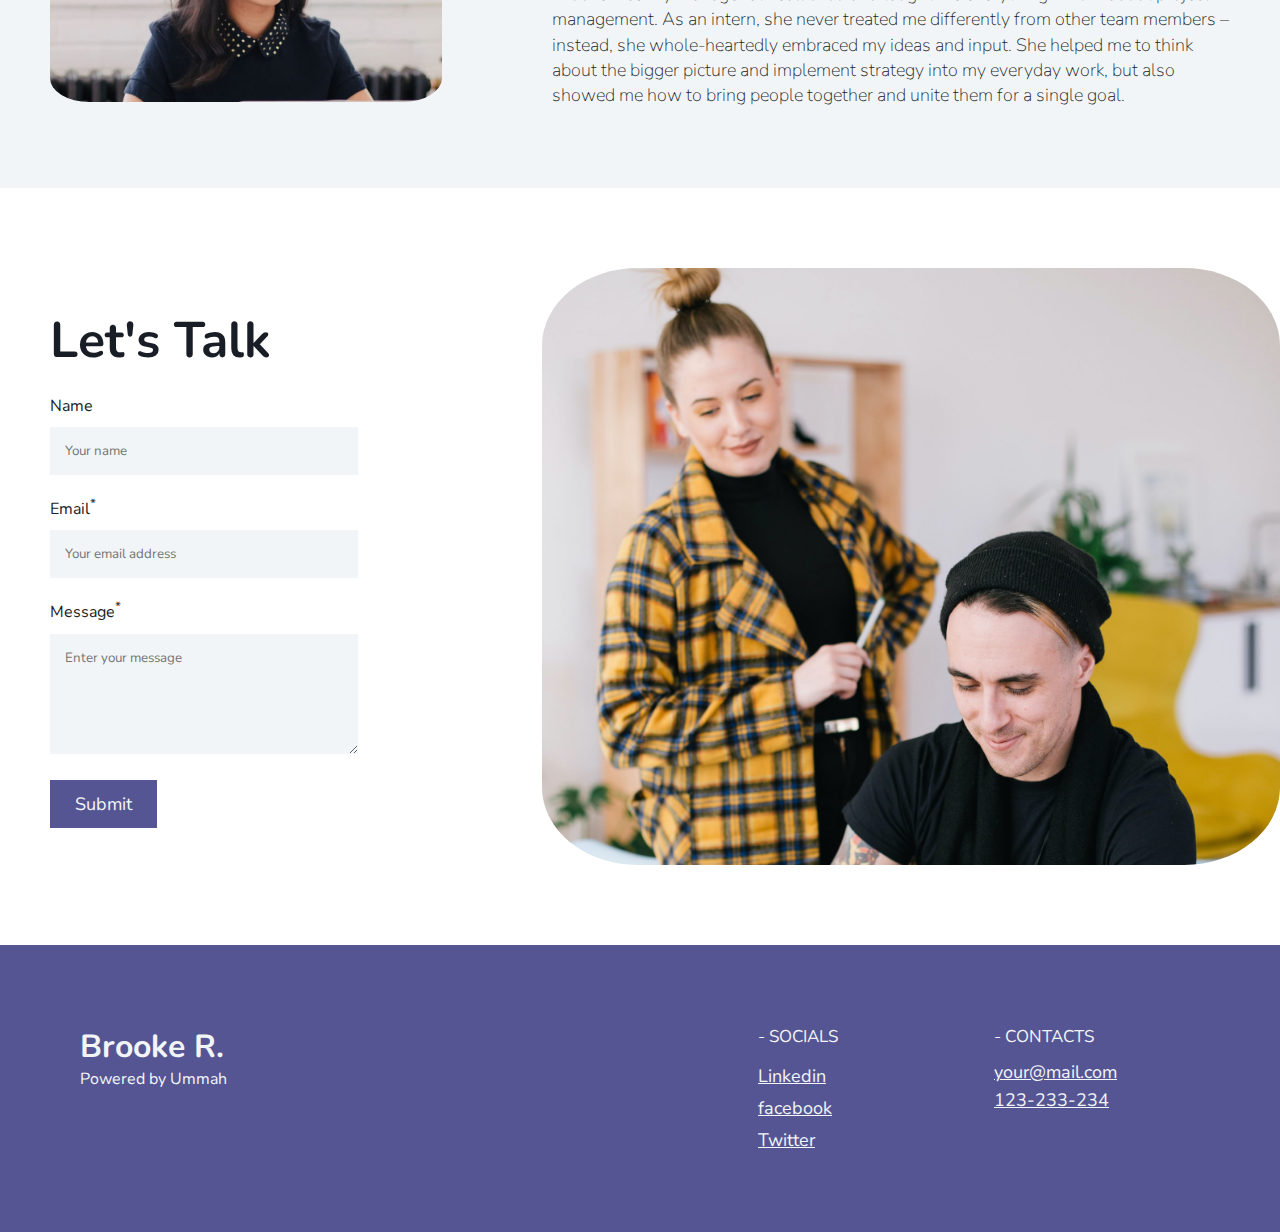
==== commit d023512e: "Update index.html" ====
--- a/index.html
+++ b/index.html
@@ -172,6 +172,7 @@
     <section class="videoBox">
         <div class="container">
             <div class="video">
+                <video src="" controls loop ></video>
                  <iframe width="100%" height="600" src="https://www.youtube.com/embed/AGhx2EdfBU4?controls=0" title="YouTube video player" frameborder="0" allow="accelerometer; autoplay; clipboard-write; encrypted-media; gyroscope; picture-in-picture" allowfullscreen></iframe>
             </div>
         </div>
@@ -265,4 +266,4 @@
     <script src="https://cdnjs.cloudflare.com/ajax/libs/jquery/3.6.0/jquery.min.js" integrity="sha512-894YE6QWD5I59HgZOGReFYm4dnWc1Qt5NtvYSaNcOP+u1T9qYdvdihz0PPSiiqn/+/3e7Jo4EaG7TubfWGUrMQ==" crossorigin="anonymous" referrerpolicy="no-referrer"></script>
     <script src="app.js"></script>
 </body>
-</html>+</html>
